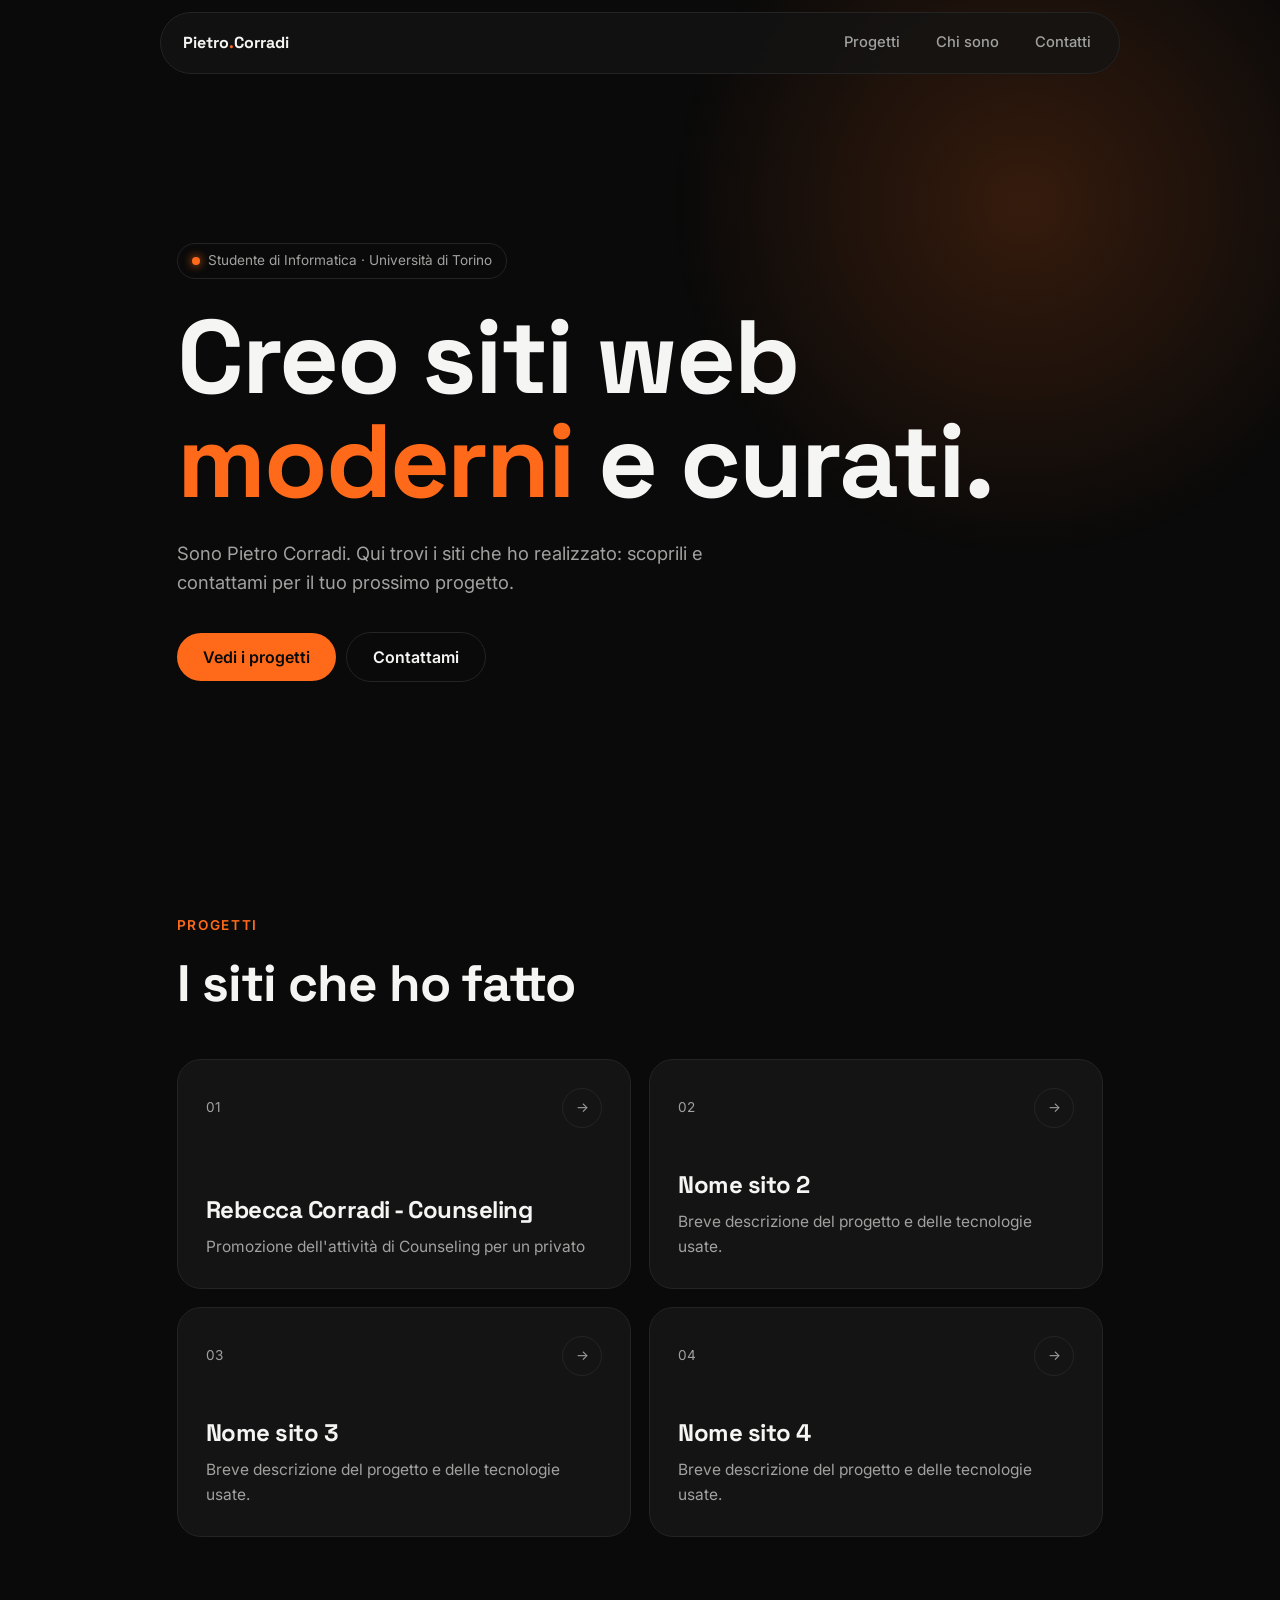
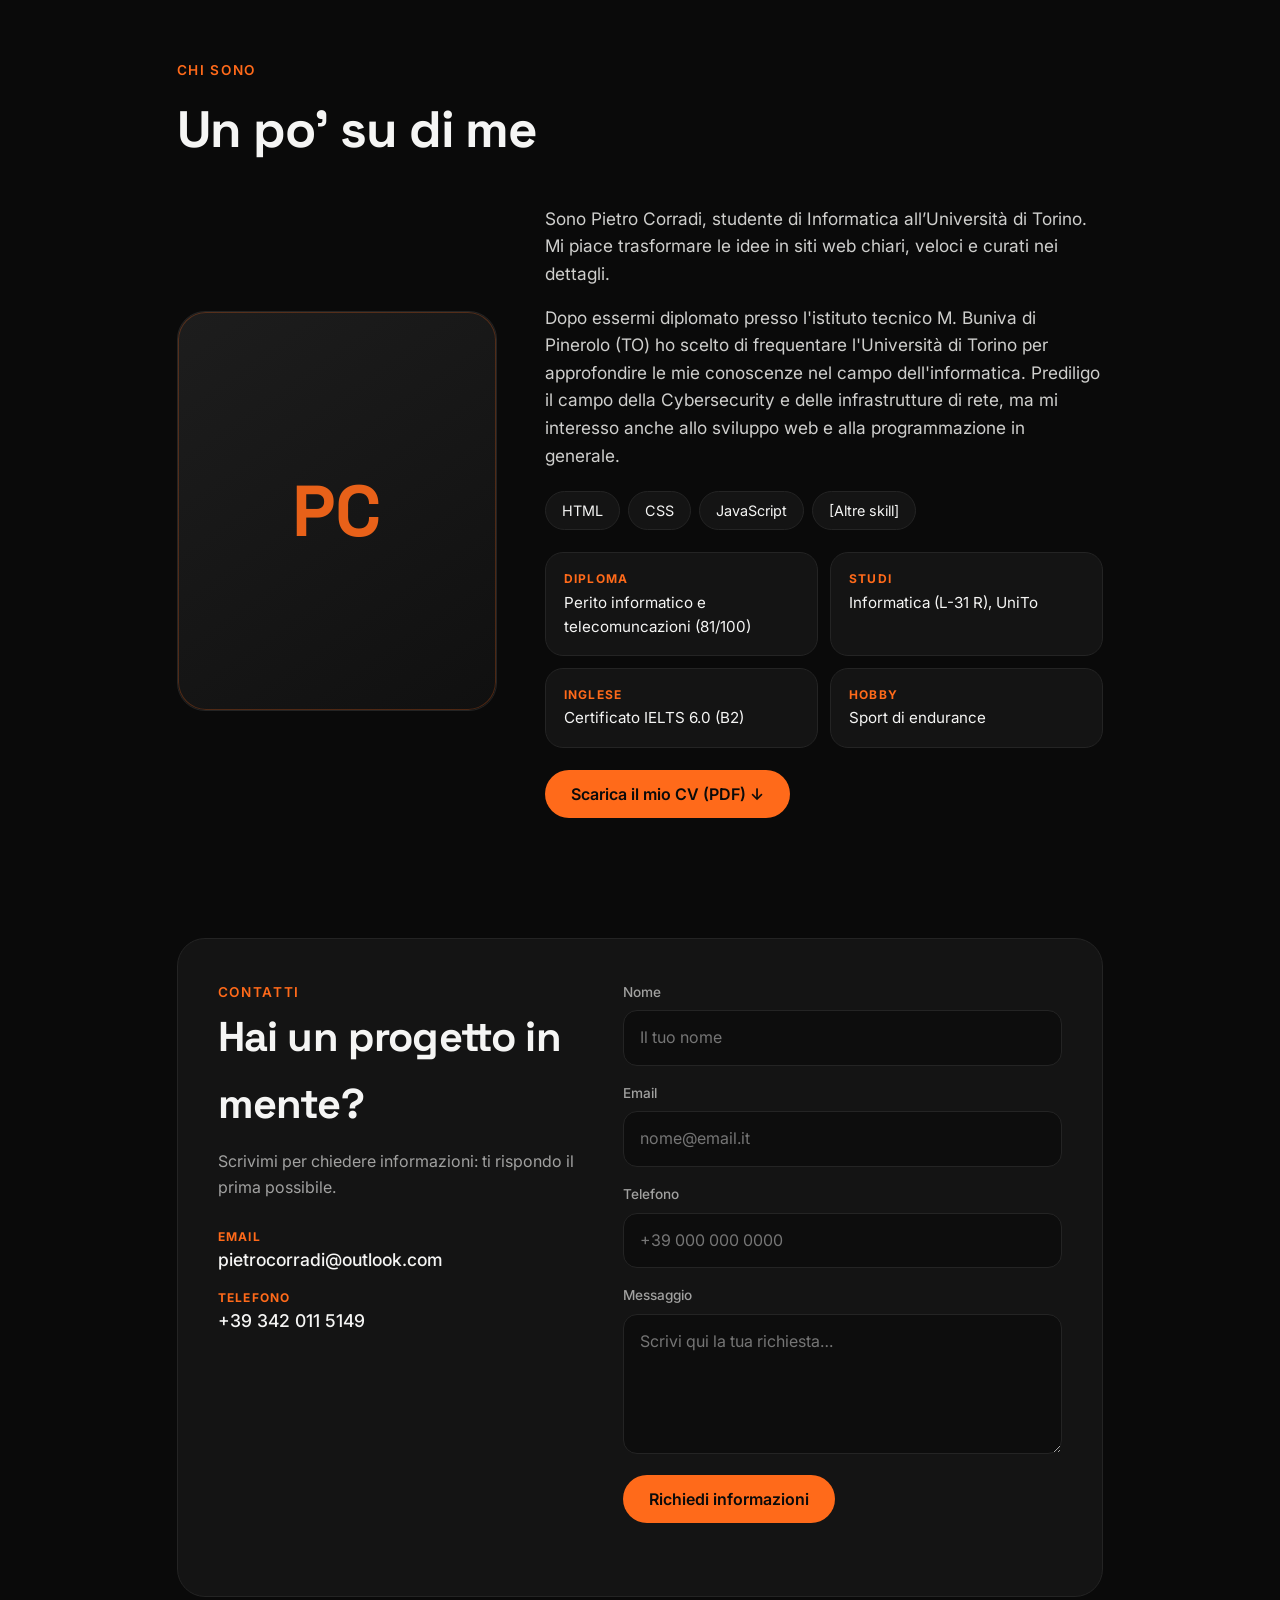
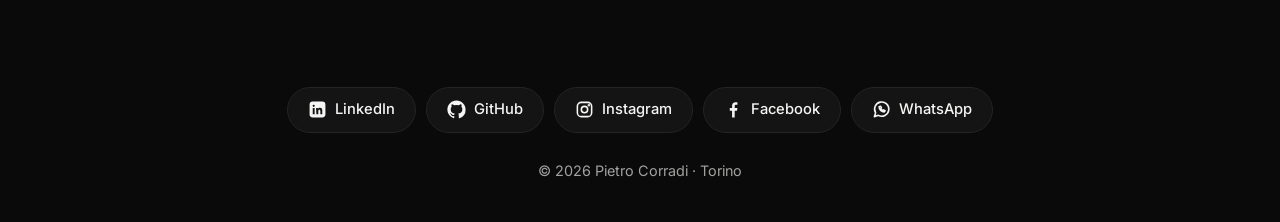
==== index.html @ 936905c0 "Add files via upload" ====
<!doctype html>
<html lang="it">

<head>
  <meta charset="utf-8" />
  <meta name="viewport" content="width=device-width, initial-scale=1, viewport-fit=cover" />
  <meta name="color-scheme" content="dark" />
  <title>Pietro Corradi — Portfolio</title>
  <link rel="preconnect" href="https://fonts.googleapis.com" />
  <link rel="preconnect" href="https://fonts.gstatic.com" crossorigin />
  <link
    href="https://fonts.googleapis.com/css2?family=Inter:wght@400;500;600;800&family=Space+Grotesk:wght@500;700&display=swap"
    rel="stylesheet" />
  <link rel="stylesheet" href="style.css" />
</head>

<body>
  <div class="glow"></div>
  <nav>
    <a class="logo" href="#home">Pietro<i>.</i>Corradi</a>
    <ul>
      <li><a class="l" href="#progetti">Progetti</a></li>
      <li><a class="l" href="#chi-sono">Chi sono</a></li>
      <li><a class="l" href="#contatti">Contatti</a></li>
    </ul>
  </nav>
  <main>
    <section id="home" class="hero">
      <div class="pill">Studente di Informatica · Università di Torino</div>
      <h1>Creo siti web <em>moderni</em> e curati.</h1>
      <p class="sub">
        Sono Pietro Corradi. Qui trovi i siti che ho realizzato: scoprili e
        contattami per il tuo prossimo progetto.
      </p>
      <div>
        <a class="btn" href="#progetti">Vedi i progetti</a><a class="btn o" href="#contatti">Contattami</a>
      </div>
    </section>

    <section id="progetti">
      <div class="head">
        <span>Progetti</span>
        <h2>I siti che ho fatto</h2>
      </div>
      <div class="grid">
        <a class="card" href="https://pietrocorradi.github.io/Sito-Web-Rebecca-Corradi/#home" target="_blank"
          rel="noopener">
          <div class="top"><span>01</span><span class="arrow">→</span></div>
          <div>
            <h3>Rebecca Corradi - Counseling</h3>
            <p>Promozione dell'attività di Counseling per un privato</p>
          </div>
        </a>
        <a class="card" href="#" target="_blank" rel="noopener">
          <div class="top"><span>02</span><span class="arrow">→</span></div>
          <div>
            <h3>Nome sito 2</h3>
            <p>Breve descrizione del progetto e delle tecnologie usate.</p>
          </div>
        </a>
        <a class="card" href="#" target="_blank" rel="noopener">
          <div class="top"><span>03</span><span class="arrow">→</span></div>
          <div>
            <h3>Nome sito 3</h3>
            <p>Breve descrizione del progetto e delle tecnologie usate.</p>
          </div>
        </a>
        <a class="card" href="#" target="_blank" rel="noopener">
          <div class="top"><span>04</span><span class="arrow">→</span></div>
          <div>
            <h3>Nome sito 4</h3>
            <p>Breve descrizione del progetto e delle tecnologie usate.</p>
          </div>
        </a>
      </div>
    </section>

    <section id="chi-sono">
      <div class="head">
        <span>Chi sono</span>
        <h2>Un po’ su di me</h2>
      </div>
      <div class="about">
        <div class="photo">
          <!-- FOTO: inserisci il percorso o i dati dell'immagine nell'attributo src -->
          <img id="foto" alt="Pietro Corradi" src="photo/Pietro.jpeg" onerror="this.style.display = 'none'"
            onload="this.nextElementSibling.style.display = 'none'" />
          <span class="ph">PC</span>
        </div>
        <div>
          <p>
            Sono Pietro Corradi, studente di Informatica all’Università di
            Torino. Mi piace trasformare le idee in siti web chiari, veloci e
            curati nei dettagli.
          </p>
          <p>
            Dopo essermi diplomato presso l'istituto tecnico M. Buniva di
            Pinerolo (TO) ho scelto di frequentare l'Università di Torino per
            approfondire le mie conoscenze nel campo dell'informatica.
            Prediligo il campo della Cybersecurity e delle infrastrutture di
            rete, ma mi interesso anche allo sviluppo web e alla
            programmazione in generale.
          </p>
          <div class="chips">
            <span>HTML</span><span>CSS</span><span>JavaScript</span><span>[Altre skill]</span>
          </div>
          <div class="facts">
            <div>
              <b>Diploma</b>Perito informatico e telecomuncazioni (81/100)
            </div>
            <div><b>Studi</b>Informatica (L-31 R), UniTo</div>
            <div><b>Inglese</b>Certificato IELTS 6.0 (B2)</div>
            <div><b>Hobby</b>Sport di endurance</div>
          </div>
          <!-- CV: sostituisci # con il link al tuo PDF -->
          <div class="cv">
            <a class="btn" href="file/CV_CorradiPietro_ITA.pdf" target="_blank" rel="noopener">Scarica il mio CV (PDF)
              ↓</a>
          </div>
        </div>
      </div>
    </section>

    <section id="contatti">
      <div class="contact">
        <div>
          <div class="head" style="margin: 0"><span>Contatti</span></div>
          <h2>Hai un progetto in mente?</h2>
          <p class="s">
            Scrivimi per chiedere informazioni: ti rispondo il prima
            possibile.
          </p>
          <ul class="cinfo">
            <li><b>Email</b><a href="mailto:pietrocorradi@outlook.com">pietrocorradi@outlook.com</a></li>
            <li><b>Telefono</b><a href="tel:+393420115149">+39 342 011 5149</a></li>
          </ul>
        </div>
        <form id="f">
          <div>
            <label for="nome">Nome</label><input id="nome" required placeholder="Il tuo nome" />
          </div>
          <div>
            <label for="mail">Email</label><input id="mail" type="email" required placeholder="nome@email.it" />
          </div>
          <div>
            <label for="telefono">Telefono</label><input id="telefono" type="tel" autocomplete="tel"
              pattern="^\+?[0-9\s\-()]{7,20}$" required placeholder="+39 000 000 0000" />
          </div>
          <div>
            <label for="msg">Messaggio</label><textarea id="msg" required
              placeholder="Scrivi qui la tua richiesta…"></textarea>
          </div>
          <div>
            <button class="btn" type="submit">Richiedi informazioni</button>
          </div>
          <p class="note" id="note"></p>
        </form>
      </div>
    </section>
  </main>
  <footer>
    <!-- SOCIAL: sostituisci ogni # con il link al tuo profilo; elimina quelli che non ti servono -->
    <div class="social">
      <a href="https://www.linkedin.com/in/pietro-corradi-b060191b6/" target="_blank" rel="noopener"><svg
          viewBox="0 0 24 24" fill="currentColor">
          <rect x="2" y="2" width="20" height="20" rx="4" />
          <path fill="#141414"
            d="M6 10h2.4v8H6zM7.2 6a1.4 1.4 0 1 1 0 2.800 1.400 1.400 0 0 1 0-2.800zM10.200 10h2.300v1.100c.4-.7 1.200-1.300 2.500-1.300 2.400 0 3 1.500 3 3.600V18h-2.400v-3.900c0-.9-.2-1.700-1.200-1.700s-1.400.8-1.400 1.800V18h-2.400z" />
        </svg>LinkedIn</a>
      <a href="https://github.com/pietrocorradi" target="_blank" rel="noopener"><svg viewBox="0 0 24 24"
          fill="currentColor">
          <path
            d="M12 .5C5.650.5.500 5.650.500 12c0 5.080 3.290 9.390 7.860 10.910.580.100.790-.250.790-.560v-2c-3.200.700-3.870-1.370-3.870-1.370-.520-1.330-1.280-1.680-1.280-1.680-1.040-.710.080-.700.080-.700 1.150.080 1.760 1.180 1.760 1.180 1.030 1.760 2.690 1.250 3.350.960.100-.740.400-1.250.730-1.540-2.550-.290-5.240-1.280-5.240-5.690 0-1.260.450-2.280 1.180-3.090-.120-.290-.510-1.460.110-3.050 0 0 .970-.310 3.170 1.180a11 11 0 0 1 5.770 0c2.200-1.490 3.170-1.180 3.170-1.180.620 1.590.230 2.760.110 3.050.740.810 1.180 1.830 1.180 3.090 0 4.420-2.700 5.400-5.270 5.680.410.360.780 1.060.780 2.140v3.170c0 .310.210.670.800.560A11.500 11.500 0 0 0 23.500 12C23.500 5.650 18.350.5 12 .5z" />
        </svg>GitHub</a>
      <a href="https://www.instagram.com/pietrocorradi/" target="_blank" rel="noopener"><svg viewBox="0 0 24 24"
          fill="none" stroke="currentColor" stroke-width="2" stroke-linecap="round" stroke-linejoin="round">
          <rect x="3" y="3" width="18" height="18" rx="5" />
          <circle cx="12" cy="12" r="4" />
          <circle cx="17.500" cy="6.500" r=".6" fill="currentColor" />
        </svg>Instagram</a>
      <!-- <a href="#" target="_blank" rel="noopener"
          ><svg
            viewBox="0 0 24 24"
            fill="none"
            stroke="currentColor"
            stroke-linecap="round"
          >
            <path stroke-width="2.400" d="M4.500 4l15 16" />
            <path
              stroke-width="1.800"
              d="M19.500 4l-6.300 6.800M10.800 13.200L4.500 20"
            /></svg
          >X</a
        > -->
      <a href="https://www.facebook.com/pietro.corradi.37" target="_blank" rel="noopener"><svg viewBox="0 0 24 24"
          fill="currentColor">
          <path
            d="M13.500 22v-8.500h2.900l.5-3.500h-3.400V7.800c0-1 .3-1.700 1.800-1.700H17V3c-.3 0-1.300-.1-2.500-.1-2.600 0-4.300 1.600-4.300 4.500V10H7.300v3.500h2.900V22z" />
        </svg>Facebook</a>
      <a href="https://wa.me/393420115149?text=Ciao%20Pietro%2C%20ho%20visto%20il%20tuo%20portfolio%20e%20vorrei%20avere%20qualche%20informazione."
        target="_blank" rel="noopener"><svg viewBox="0 0 24 24" fill="none" stroke="currentColor" stroke-width="2"
          stroke-linecap="round" stroke-linejoin="round">
          <path d="M3 21l1.600-4.800A9 9 0 1 1 8 19.400z" />
          <path d="M9 8.500c0 3.500 3 6.500 6.500 6.500l1-1.500-2-1-1 .8c-1-.4-2-1.400-2.400-2.400l.8-1-1-2z" />
        </svg>WhatsApp</a>
    </div>
    © 2026 Pietro Corradi · Torino
  </footer>
  <script>
document.getElementById("f").addEventListener("submit", async function (e) {
  e.preventDefault();
  var form = e.target;
  var note = document.getElementById("note");
  var btn = form.querySelector("button[type=submit]");
  var data = {
    nome: document.getElementById("nome").value,
    email: document.getElementById("mail").value,
    telefono: document.getElementById("telefono").value,
    messaggio: document.getElementById("msg").value
  };
  btn.disabled = true;
  note.textContent = "Invio in corso…";
  try {
    var r = await fetch("https://formspree.io/f/xrppwqbg", {
      method: "POST",
      headers: { "Content-Type": "application/json", "Accept": "application/json" },
      body: JSON.stringify(data)
    });
    if (r.ok) {
      note.textContent = "Messaggio inviato! Ti ricontatterò presto.";
      form.reset();
    } else {
      note.textContent = "Qualcosa è andato storto, riprova o scrivimi direttamente.";
    }
  } catch (err) {
    note.textContent = "Errore di connessione, riprova.";
  }
  btn.disabled = false;
});
</script>
</body>

</html>
---- style.css ----
:root{--bg:#0a0a0a;--card:#141414;--line:#242424;--accent:#ff6a1a;--text:#f5f5f4;--muted:#a1a1a0;color-scheme:dark;
box-sizing:border-box;padding-top:env(safe-area-inset-top,0px);padding-bottom:env(safe-area-inset-bottom,0px)}
html{scroll-behavior:smooth;scroll-padding-top:90px}
*{box-sizing:border-box;margin:0}
body{background:var(--bg);color:var(--text);font-family:'Inter',system-ui,sans-serif;line-height:1.6;overflow-x:hidden}
body::before{content:"";position:fixed;inset:0 0 auto;height:env(safe-area-inset-top,0px);background:var(--bg);z-index:60}
.glow{position:fixed;top:-20vh;right:-10vw;width:60vw;height:60vw;background:radial-gradient(circle,rgba(255,106,26,.18),transparent 65%);pointer-events:none;z-index:0}
h1,h2,h3{font-family:'Space Grotesk','Inter',sans-serif;letter-spacing:-.02em}
nav{position:sticky;top:calc(env(safe-area-inset-top,0px) + 12px);z-index:40;display:flex;justify-content:space-between;align-items:center;width:min(94%,960px);margin:12px auto 0;padding:10px 12px 10px 22px;background:rgba(20,20,20,.75);backdrop-filter:blur(14px);border:1px solid var(--line);border-radius:999px}
.logo{font-family:'Space Grotesk';font-weight:700;color:var(--text);text-decoration:none}
.logo i{color:var(--accent);font-style:normal}
nav ul{display:flex;gap:4px;list-style:none;padding:0}
nav a.l{display:block;padding:8px 16px;border-radius:999px;color:var(--muted);text-decoration:none;font-size:.92rem;font-weight:500;transition:.2s}
nav a.l:hover{color:var(--text);background:#1f1f1f}
main{position:relative;z-index:1}
section{max-width:1080px;margin:auto;padding:100px 6vw 20px}
.hero{min-height:82vh;display:flex;flex-direction:column;justify-content:center;padding-top:60px}
.pill{align-self:flex-start;display:inline-flex;align-items:center;gap:8px;padding:6px 14px;border:1px solid var(--line);border-radius:999px;color:var(--muted);font-size:.85rem;margin-bottom:26px}
.pill::before{content:"";width:8px;height:8px;border-radius:50%;background:var(--accent);box-shadow:0 0 10px var(--accent)}
h1{font-size:clamp(2.8rem,9vw,6.5rem);font-weight:700;line-height:1;max-width:900px}
h1 em{font-style:normal;color:var(--accent)}
.sub{max-width:560px;color:var(--muted);font-size:1.15rem;margin:26px 0 34px}
.btn{display:inline-flex;align-items:center;gap:8px;padding:14px 26px;border:0;border-radius:999px;background:var(--accent);color:#0a0a0a;font:600 1rem 'Inter',sans-serif;text-decoration:none;cursor:pointer;transition:transform .2s,box-shadow .2s}
.btn:hover{transform:translateY(-2px);box-shadow:0 10px 30px rgba(255,106,26,.35)}
.btn.o{background:transparent;color:var(--text);border:1px solid var(--line);margin-left:10px}
.btn.o:hover{box-shadow:none;border-color:var(--accent)}
.head{margin-bottom:34px}
.head span{color:var(--accent);font-size:.85rem;font-weight:600;letter-spacing:.12em;text-transform:uppercase}
.head h2{font-size:clamp(2rem,5vw,3.2rem);margin-top:6px}
.grid{display:grid;grid-template-columns:repeat(auto-fill,minmax(300px,1fr));gap:18px}
.card{display:flex;flex-direction:column;justify-content:space-between;min-height:230px;padding:28px;background:var(--card);border:1px solid var(--line);border-radius:24px;color:var(--text);text-decoration:none;transition:transform .3s,border-color .3s,background .3s}
.card:hover{transform:translateY(-6px);border-color:var(--accent);background:#181311}
.card .top{display:flex;justify-content:space-between;align-items:center;color:var(--muted);font-size:.85rem}
.arrow{width:40px;height:40px;border-radius:50%;border:1px solid var(--line);display:grid;place-items:center;transition:.3s}
.card:hover .arrow{background:var(--accent);color:#0a0a0a;border-color:var(--accent);transform:rotate(-45deg)}
.card h3{font-size:1.5rem;margin:30px 0 6px}
.card p{color:var(--muted);font-size:.97rem}
.about{display:grid;grid-template-columns:320px 1fr;gap:48px;align-items:center}
.photo{position:relative;aspect-ratio:4/5;border-radius:28px;overflow:hidden;background:linear-gradient(145deg,#1d1d1d,#101010);border:1px solid var(--line);display:grid;place-items:center}
.photo img{position:absolute;inset:0;width:100%;height:100%;object-fit:cover}
.photo .ph{font:700 4.5rem 'Space Grotesk';color:var(--accent);opacity:.9}
.photo::after{content:"";position:absolute;inset:0;border-radius:28px;box-shadow:inset 0 0 0 1px rgba(255,106,26,.25)}
.about p{color:#cfcfcd;margin-bottom:16px;font-size:1.08rem}
.chips{display:flex;flex-wrap:wrap;gap:8px;margin:22px 0}
.chips span{padding:7px 16px;border-radius:999px;background:var(--card);border:1px solid var(--line);font-size:.9rem}
.facts{display:grid;grid-template-columns:1fr 1fr;gap:12px}
.facts div{padding:16px 18px;background:var(--card);border:1px solid var(--line);border-radius:18px;font-size:.95rem}
.facts b{display:block;color:var(--accent);font-size:.75rem;letter-spacing:.1em;text-transform:uppercase;margin-bottom:2px}
.contact{padding:40px;background:var(--card);border:1px solid var(--line);border-radius:28px;display:grid;grid-template-columns:1fr 1.2fr;gap:40px}
.contact h2{font-size:clamp(1.8rem,4vw,2.6rem)}
.contact p.s{color:var(--muted);margin-top:12px}
form{display:grid;gap:14px}
label{font-size:.85rem;color:var(--muted);font-weight:500}
input,textarea{width:100%;margin-top:6px;padding:14px 16px;background:#0d0d0d;border:1px solid var(--line);border-radius:14px;color:var(--text);font:inherit;outline:none;transition:.2s}
input:focus,textarea:focus{border-color:var(--accent);box-shadow:0 0 0 4px rgba(255,106,26,.15)}
textarea{min-height:140px;resize:vertical}
.note{color:var(--muted);font-size:.9rem;min-height:1.3em}
footer{text-align:center;padding:70px 6vw 40px;color:var(--muted);font-size:.9rem;position:relative;z-index:1}
.social{display:flex;flex-wrap:wrap;justify-content:center;gap:10px;margin-bottom:26px}
.social a{display:inline-flex;align-items:center;gap:8px;padding:10px 20px;border:1px solid var(--line);border-radius:999px;background:var(--card);color:var(--text);text-decoration:none;font-weight:500;font-size:.92rem;transition:.25s}
.social svg{width:19px;height:19px;flex:none}
.social a:hover{border-color:var(--accent);color:var(--accent);transform:translateY(-2px)}
.cv{margin-top:22px}
.cinfo{list-style:none;padding:0;margin-top:26px;display:grid;gap:14px}
.cinfo b{display:block;color:var(--accent);font-size:.75rem;letter-spacing:.1em;text-transform:uppercase}
.cinfo a{color:var(--text);text-decoration:none;font-size:1.1rem;font-weight:500}
.cinfo a:hover{color:var(--accent)}
@media(max-width:820px){.about,.contact{grid-template-columns:1fr}.photo{max-width:320px}.contact{padding:26px}nav a.l{padding:8px 10px;font-size:.85rem}.btn.o{margin:10px 0 0}}
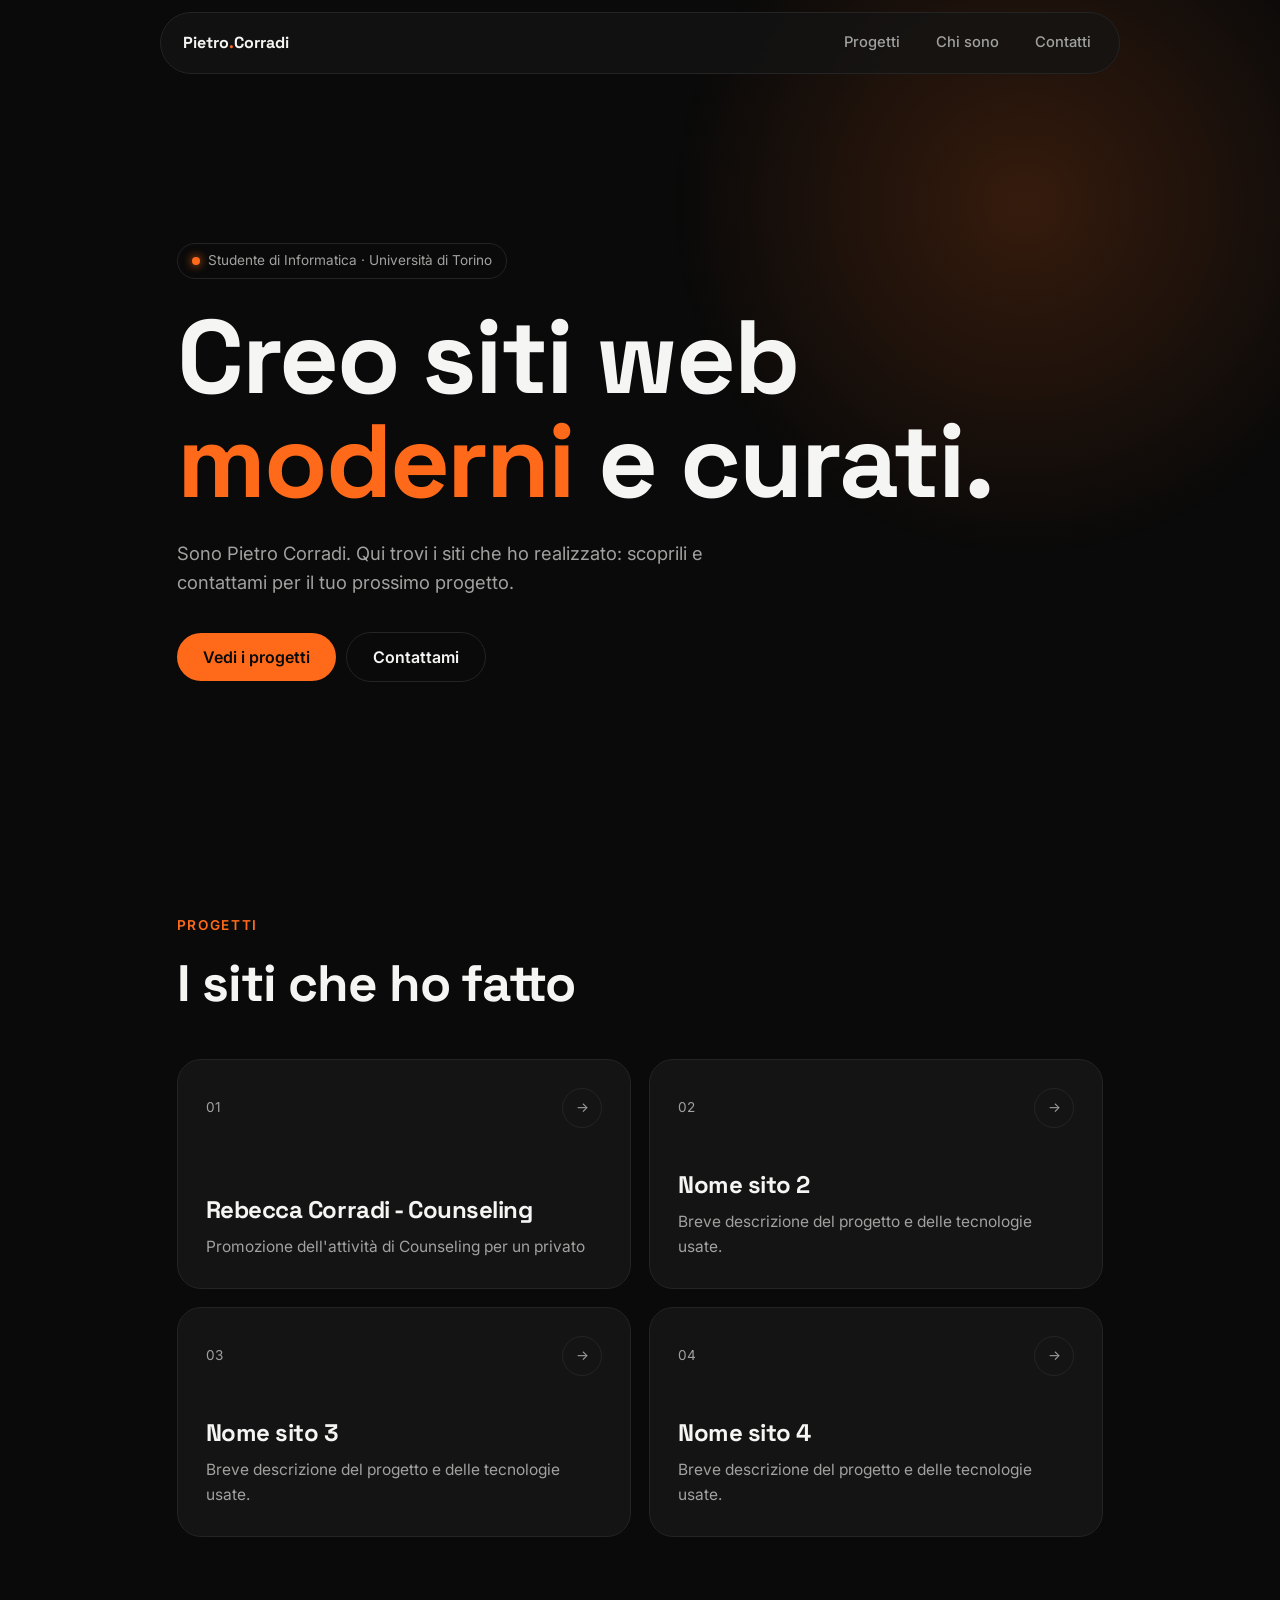
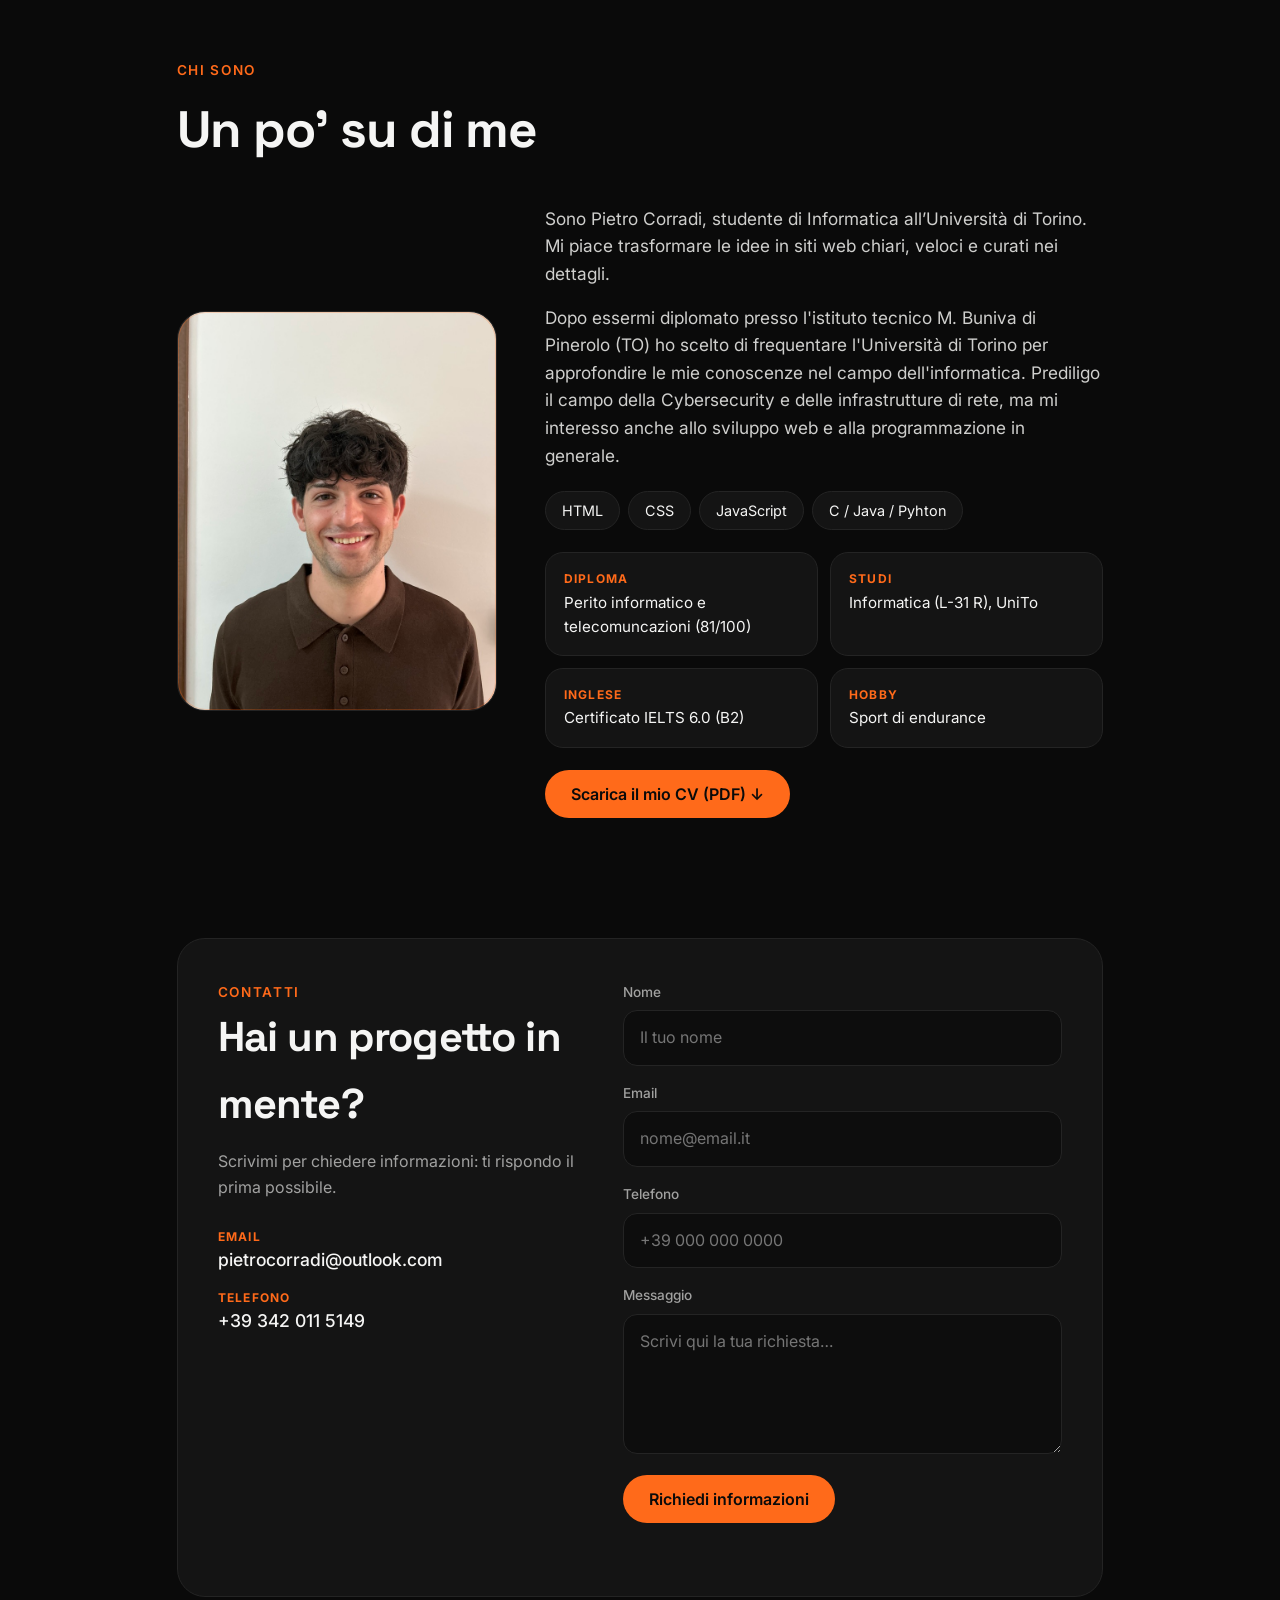
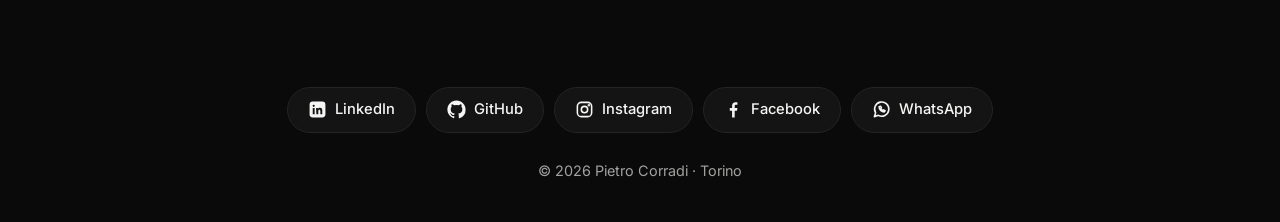
==== commit 01f8f47c: "Update skills listed in index.html" ====
--- a/index.html
+++ b/index.html
@@ -102,7 +102,7 @@
             programmazione in generale.
           </p>
           <div class="chips">
-            <span>HTML</span><span>CSS</span><span>JavaScript</span><span>[Altre skill]</span>
+            <span>HTML</span><span>CSS</span><span>JavaScript</span><span>C / Java / Pyhton</span>
           </div>
           <div class="facts">
             <div>
@@ -240,4 +240,4 @@
 </script>
 </body>
 
-</html>+</html>
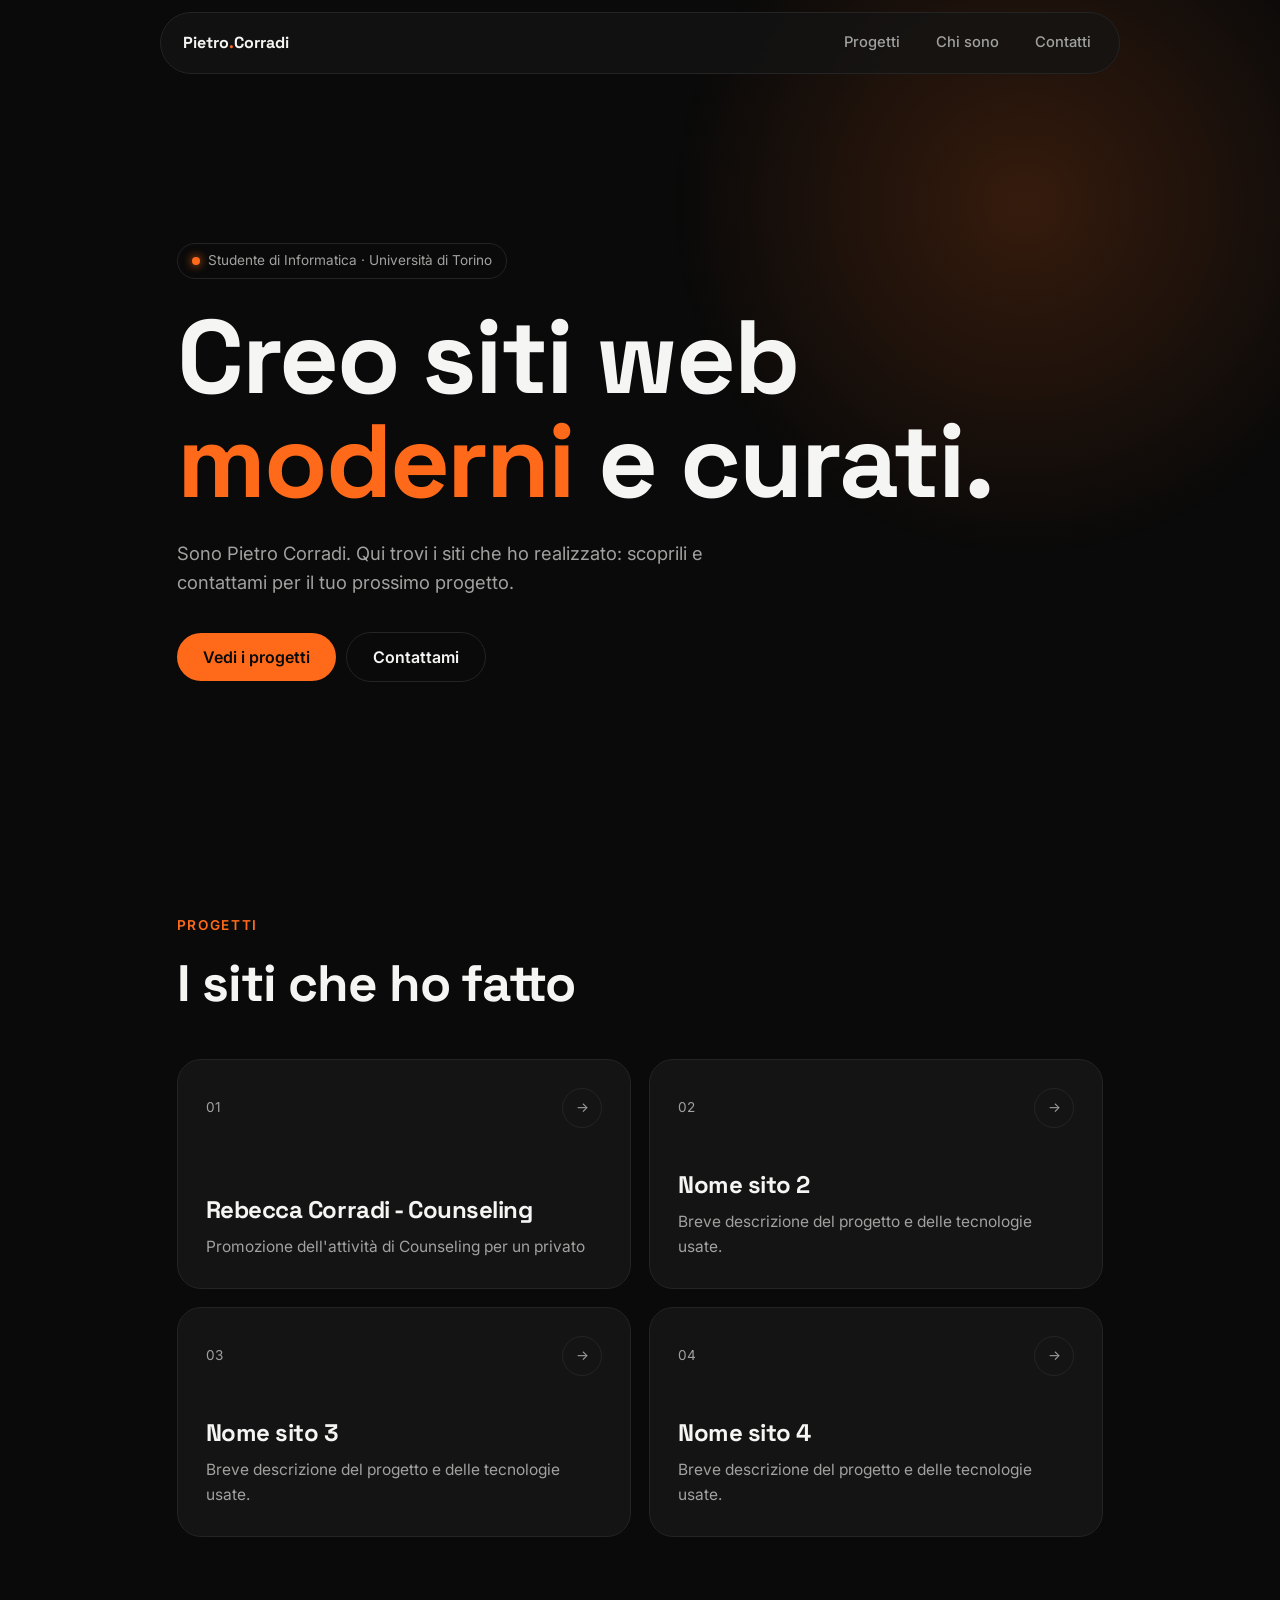
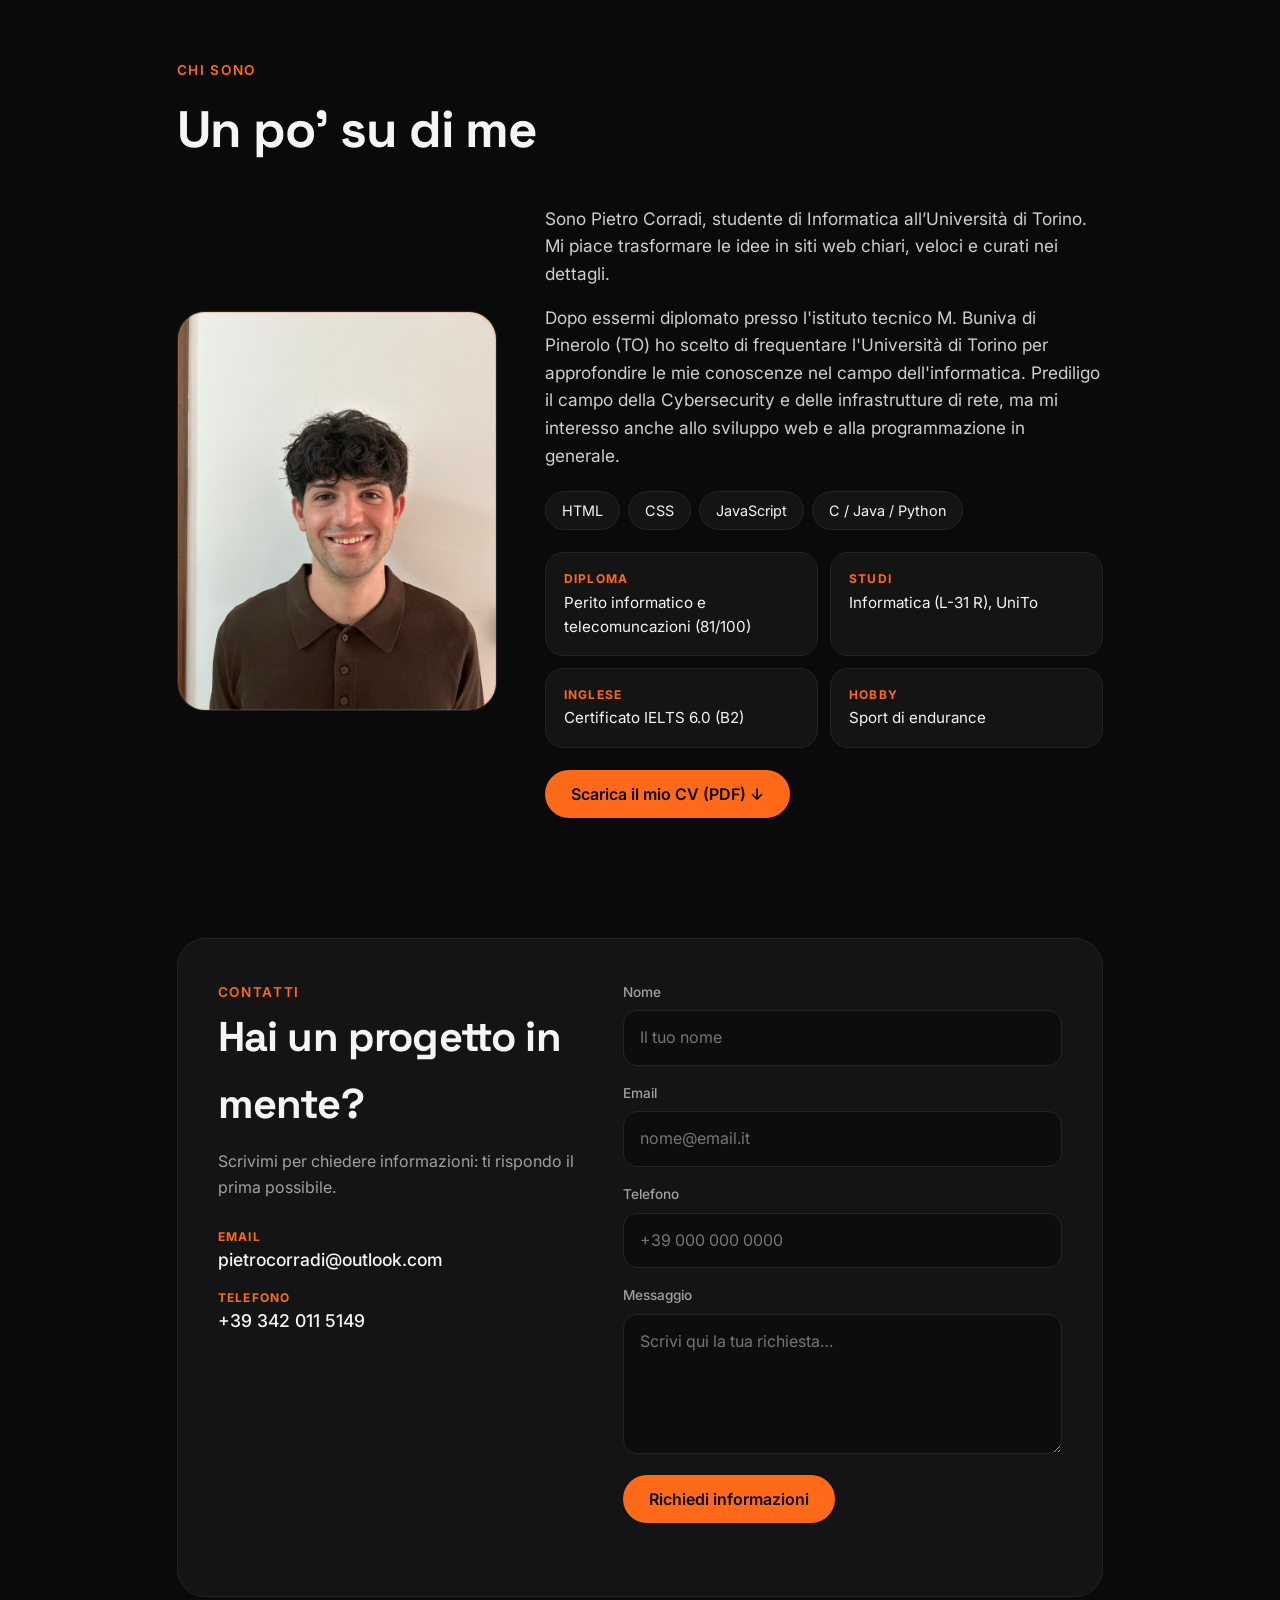
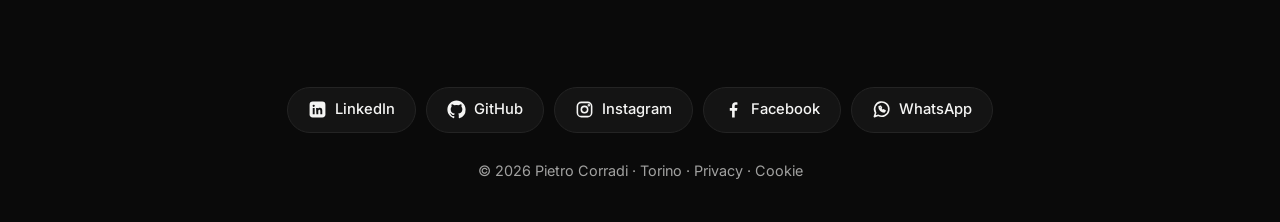
==== commit cb6854a3: "Correct typos and refactor form submission script Fixed typos in the skills section and improved the" ====
--- a/index.html
+++ b/index.html
@@ -102,7 +102,7 @@
             programmazione in generale.
           </p>
           <div class="chips">
-            <span>HTML</span><span>CSS</span><span>JavaScript</span><span>C / Java / Pyhton</span>
+            <span>HTML</span><span>CSS</span><span>JavaScript</span><span>C / Java / Python</span>
           </div>
           <div class="facts">
             <div>
@@ -131,8 +131,12 @@
             possibile.
           </p>
           <ul class="cinfo">
-            <li><b>Email</b><a href="mailto:pietrocorradi@outlook.com">pietrocorradi@outlook.com</a></li>
-            <li><b>Telefono</b><a href="tel:+393420115149">+39 342 011 5149</a></li>
+            <li>
+              <b>Email</b><a href="mailto:pietrocorradi@outlook.com">pietrocorradi@outlook.com</a>
+            </li>
+            <li>
+              <b>Telefono</b><a href="tel:+393420115149">+39 342 011 5149</a>
+            </li>
           </ul>
         </div>
         <form id="f">
@@ -204,40 +208,47 @@
           <path d="M9 8.500c0 3.500 3 6.500 6.500 6.500l1-1.500-2-1-1 .8c-1-.4-2-1.400-2.400-2.400l.8-1-1-2z" />
         </svg>WhatsApp</a>
     </div>
-    © 2026 Pietro Corradi · Torino
+    <span class="flinks">© 2026 Pietro Corradi · Torino · <a href="privacy.html">Privacy</a> ·
+      <a href="cookie.html">Cookie</a></span>
   </footer>
   <script>
-document.getElementById("f").addEventListener("submit", async function (e) {
-  e.preventDefault();
-  var form = e.target;
-  var note = document.getElementById("note");
-  var btn = form.querySelector("button[type=submit]");
-  var data = {
-    nome: document.getElementById("nome").value,
-    email: document.getElementById("mail").value,
-    telefono: document.getElementById("telefono").value,
-    messaggio: document.getElementById("msg").value
-  };
-  btn.disabled = true;
-  note.textContent = "Invio in corso…";
-  try {
-    var r = await fetch("https://formspree.io/f/xrppwqbg", {
-      method: "POST",
-      headers: { "Content-Type": "application/json", "Accept": "application/json" },
-      body: JSON.stringify(data)
-    });
-    if (r.ok) {
-      note.textContent = "Messaggio inviato! Ti ricontatterò presto.";
-      form.reset();
-    } else {
-      note.textContent = "Qualcosa è andato storto, riprova o scrivimi direttamente.";
-    }
-  } catch (err) {
-    note.textContent = "Errore di connessione, riprova.";
-  }
-  btn.disabled = false;
-});
-</script>
+    document
+      .getElementById("f")
+      .addEventListener("submit", async function (e) {
+        e.preventDefault();
+        var form = e.target;
+        var note = document.getElementById("note");
+        var btn = form.querySelector("button[type=submit]");
+        var data = {
+          nome: document.getElementById("nome").value,
+          email: document.getElementById("mail").value,
+          telefono: document.getElementById("telefono").value,
+          messaggio: document.getElementById("msg").value,
+        };
+        btn.disabled = true;
+        note.textContent = "Invio in corso…";
+        try {
+          var r = await fetch("https://formspree.io/f/xrppwqbg", {
+            method: "POST",
+            headers: {
+              "Content-Type": "application/json",
+              Accept: "application/json",
+            },
+            body: JSON.stringify(data),
+          });
+          if (r.ok) {
+            note.textContent = "Messaggio inviato! Ti ricontatterò presto.";
+            form.reset();
+          } else {
+            note.textContent =
+              "Qualcosa è andato storto, riprova o scrivimi direttamente.";
+          }
+        } catch (err) {
+          note.textContent = "Errore di connessione, riprova.";
+        }
+        btn.disabled = false;
+      });
+  </script>
 </body>
 
 </html>
--- a/style.css
+++ b/style.css
@@ -1,68 +1,536 @@
-:root{--bg:#0a0a0a;--card:#141414;--line:#242424;--accent:#ff6a1a;--text:#f5f5f4;--muted:#a1a1a0;color-scheme:dark;
-box-sizing:border-box;padding-top:env(safe-area-inset-top,0px);padding-bottom:env(safe-area-inset-bottom,0px)}
-html{scroll-behavior:smooth;scroll-padding-top:90px}
-*{box-sizing:border-box;margin:0}
-body{background:var(--bg);color:var(--text);font-family:'Inter',system-ui,sans-serif;line-height:1.6;overflow-x:hidden}
-body::before{content:"";position:fixed;inset:0 0 auto;height:env(safe-area-inset-top,0px);background:var(--bg);z-index:60}
-.glow{position:fixed;top:-20vh;right:-10vw;width:60vw;height:60vw;background:radial-gradient(circle,rgba(255,106,26,.18),transparent 65%);pointer-events:none;z-index:0}
-h1,h2,h3{font-family:'Space Grotesk','Inter',sans-serif;letter-spacing:-.02em}
-nav{position:sticky;top:calc(env(safe-area-inset-top,0px) + 12px);z-index:40;display:flex;justify-content:space-between;align-items:center;width:min(94%,960px);margin:12px auto 0;padding:10px 12px 10px 22px;background:rgba(20,20,20,.75);backdrop-filter:blur(14px);border:1px solid var(--line);border-radius:999px}
-.logo{font-family:'Space Grotesk';font-weight:700;color:var(--text);text-decoration:none}
-.logo i{color:var(--accent);font-style:normal}
-nav ul{display:flex;gap:4px;list-style:none;padding:0}
-nav a.l{display:block;padding:8px 16px;border-radius:999px;color:var(--muted);text-decoration:none;font-size:.92rem;font-weight:500;transition:.2s}
-nav a.l:hover{color:var(--text);background:#1f1f1f}
-main{position:relative;z-index:1}
-section{max-width:1080px;margin:auto;padding:100px 6vw 20px}
-.hero{min-height:82vh;display:flex;flex-direction:column;justify-content:center;padding-top:60px}
-.pill{align-self:flex-start;display:inline-flex;align-items:center;gap:8px;padding:6px 14px;border:1px solid var(--line);border-radius:999px;color:var(--muted);font-size:.85rem;margin-bottom:26px}
-.pill::before{content:"";width:8px;height:8px;border-radius:50%;background:var(--accent);box-shadow:0 0 10px var(--accent)}
-h1{font-size:clamp(2.8rem,9vw,6.5rem);font-weight:700;line-height:1;max-width:900px}
-h1 em{font-style:normal;color:var(--accent)}
-.sub{max-width:560px;color:var(--muted);font-size:1.15rem;margin:26px 0 34px}
-.btn{display:inline-flex;align-items:center;gap:8px;padding:14px 26px;border:0;border-radius:999px;background:var(--accent);color:#0a0a0a;font:600 1rem 'Inter',sans-serif;text-decoration:none;cursor:pointer;transition:transform .2s,box-shadow .2s}
-.btn:hover{transform:translateY(-2px);box-shadow:0 10px 30px rgba(255,106,26,.35)}
-.btn.o{background:transparent;color:var(--text);border:1px solid var(--line);margin-left:10px}
-.btn.o:hover{box-shadow:none;border-color:var(--accent)}
-.head{margin-bottom:34px}
-.head span{color:var(--accent);font-size:.85rem;font-weight:600;letter-spacing:.12em;text-transform:uppercase}
-.head h2{font-size:clamp(2rem,5vw,3.2rem);margin-top:6px}
-.grid{display:grid;grid-template-columns:repeat(auto-fill,minmax(300px,1fr));gap:18px}
-.card{display:flex;flex-direction:column;justify-content:space-between;min-height:230px;padding:28px;background:var(--card);border:1px solid var(--line);border-radius:24px;color:var(--text);text-decoration:none;transition:transform .3s,border-color .3s,background .3s}
-.card:hover{transform:translateY(-6px);border-color:var(--accent);background:#181311}
-.card .top{display:flex;justify-content:space-between;align-items:center;color:var(--muted);font-size:.85rem}
-.arrow{width:40px;height:40px;border-radius:50%;border:1px solid var(--line);display:grid;place-items:center;transition:.3s}
-.card:hover .arrow{background:var(--accent);color:#0a0a0a;border-color:var(--accent);transform:rotate(-45deg)}
-.card h3{font-size:1.5rem;margin:30px 0 6px}
-.card p{color:var(--muted);font-size:.97rem}
-.about{display:grid;grid-template-columns:320px 1fr;gap:48px;align-items:center}
-.photo{position:relative;aspect-ratio:4/5;border-radius:28px;overflow:hidden;background:linear-gradient(145deg,#1d1d1d,#101010);border:1px solid var(--line);display:grid;place-items:center}
-.photo img{position:absolute;inset:0;width:100%;height:100%;object-fit:cover}
-.photo .ph{font:700 4.5rem 'Space Grotesk';color:var(--accent);opacity:.9}
-.photo::after{content:"";position:absolute;inset:0;border-radius:28px;box-shadow:inset 0 0 0 1px rgba(255,106,26,.25)}
-.about p{color:#cfcfcd;margin-bottom:16px;font-size:1.08rem}
-.chips{display:flex;flex-wrap:wrap;gap:8px;margin:22px 0}
-.chips span{padding:7px 16px;border-radius:999px;background:var(--card);border:1px solid var(--line);font-size:.9rem}
-.facts{display:grid;grid-template-columns:1fr 1fr;gap:12px}
-.facts div{padding:16px 18px;background:var(--card);border:1px solid var(--line);border-radius:18px;font-size:.95rem}
-.facts b{display:block;color:var(--accent);font-size:.75rem;letter-spacing:.1em;text-transform:uppercase;margin-bottom:2px}
-.contact{padding:40px;background:var(--card);border:1px solid var(--line);border-radius:28px;display:grid;grid-template-columns:1fr 1.2fr;gap:40px}
-.contact h2{font-size:clamp(1.8rem,4vw,2.6rem)}
-.contact p.s{color:var(--muted);margin-top:12px}
-form{display:grid;gap:14px}
-label{font-size:.85rem;color:var(--muted);font-weight:500}
-input,textarea{width:100%;margin-top:6px;padding:14px 16px;background:#0d0d0d;border:1px solid var(--line);border-radius:14px;color:var(--text);font:inherit;outline:none;transition:.2s}
-input:focus,textarea:focus{border-color:var(--accent);box-shadow:0 0 0 4px rgba(255,106,26,.15)}
-textarea{min-height:140px;resize:vertical}
-.note{color:var(--muted);font-size:.9rem;min-height:1.3em}
-footer{text-align:center;padding:70px 6vw 40px;color:var(--muted);font-size:.9rem;position:relative;z-index:1}
-.social{display:flex;flex-wrap:wrap;justify-content:center;gap:10px;margin-bottom:26px}
-.social a{display:inline-flex;align-items:center;gap:8px;padding:10px 20px;border:1px solid var(--line);border-radius:999px;background:var(--card);color:var(--text);text-decoration:none;font-weight:500;font-size:.92rem;transition:.25s}
-.social svg{width:19px;height:19px;flex:none}
-.social a:hover{border-color:var(--accent);color:var(--accent);transform:translateY(-2px)}
-.cv{margin-top:22px}
-.cinfo{list-style:none;padding:0;margin-top:26px;display:grid;gap:14px}
-.cinfo b{display:block;color:var(--accent);font-size:.75rem;letter-spacing:.1em;text-transform:uppercase}
-.cinfo a{color:var(--text);text-decoration:none;font-size:1.1rem;font-weight:500}
-.cinfo a:hover{color:var(--accent)}
-@media(max-width:820px){.about,.contact{grid-template-columns:1fr}.photo{max-width:320px}.contact{padding:26px}nav a.l{padding:8px 10px;font-size:.85rem}.btn.o{margin:10px 0 0}}+:root {
+    --bg: #0a0a0a;
+    --card: #141414;
+    --line: #242424;
+    --accent: #ff6a1a;
+    --text: #f5f5f4;
+    --muted: #a1a1a0;
+    color-scheme: dark;
+    box-sizing: border-box;
+    padding-top: env(safe-area-inset-top, 0px);
+    padding-bottom: env(safe-area-inset-bottom, 0px)
+}
+
+html {
+    scroll-behavior: smooth;
+    scroll-padding-top: 90px
+}
+
+* {
+    box-sizing: border-box;
+    margin: 0
+}
+
+a{color:inherit;text-decoration:none}
+a:hover,
+.btn:hover,
+.card:hover,
+nav a.l:hover,
+.social a:hover,
+.cinfo a:hover,
+.flinks a:hover{text-decoration:underline}
+
+a:visited {
+    color: inherit
+}
+
+body {
+    background: var(--bg);
+    color: var(--text);
+    font-family: 'Inter', system-ui, sans-serif;
+    line-height: 1.6;
+    overflow-x: hidden
+}
+
+body::before {
+    content: "";
+    position: fixed;
+    inset: 0 0 auto;
+    height: env(safe-area-inset-top, 0px);
+    background: var(--bg);
+    z-index: 60
+}
+
+.glow {
+    position: fixed;
+    top: -20vh;
+    right: -10vw;
+    width: 60vw;
+    height: 60vw;
+    background: radial-gradient(circle, rgba(255, 106, 26, .18), transparent 65%);
+    pointer-events: none;
+    z-index: 0
+}
+
+h1,
+h2,
+h3 {
+    font-family: 'Space Grotesk', 'Inter', sans-serif;
+    letter-spacing: -.02em
+}
+
+nav {
+    position: sticky;
+    top: calc(env(safe-area-inset-top, 0px) + 12px);
+    z-index: 40;
+    display: flex;
+    justify-content: space-between;
+    align-items: center;
+    width: min(94%, 960px);
+    margin: 12px auto 0;
+    padding: 10px 12px 10px 22px;
+    background: rgba(20, 20, 20, .75);
+    backdrop-filter: blur(14px);
+    border: 1px solid var(--line);
+    border-radius: 999px
+}
+
+.logo {
+    font-family: 'Space Grotesk';
+    font-weight: 700;
+    color: var(--text);
+    text-decoration: none
+}
+
+.logo i {
+    color: var(--accent);
+    font-style: normal
+}
+
+nav ul {
+    display: flex;
+    gap: 4px;
+    list-style: none;
+    padding: 0
+}
+
+nav a.l {
+    display: block;
+    padding: 8px 16px;
+    border-radius: 999px;
+    color: var(--muted);
+    text-decoration: none;
+    font-size: .92rem;
+    font-weight: 500;
+    transition: .2s
+}
+
+nav a.l:hover {
+    color: var(--text);
+    background: #1f1f1f
+}
+
+main {
+    position: relative;
+    z-index: 1
+}
+
+section {
+    max-width: 1080px;
+    margin: auto;
+    padding: 100px 6vw 20px
+}
+
+.hero {
+    min-height: 82vh;
+    display: flex;
+    flex-direction: column;
+    justify-content: center;
+    padding-top: 60px
+}
+
+.pill {
+    align-self: flex-start;
+    display: inline-flex;
+    align-items: center;
+    gap: 8px;
+    padding: 6px 14px;
+    border: 1px solid var(--line);
+    border-radius: 999px;
+    color: var(--muted);
+    font-size: .85rem;
+    margin-bottom: 26px
+}
+
+.pill::before {
+    content: "";
+    width: 8px;
+    height: 8px;
+    border-radius: 50%;
+    background: var(--accent);
+    box-shadow: 0 0 10px var(--accent)
+}
+
+h1 {
+    font-size: clamp(2.8rem, 9vw, 6.5rem);
+    font-weight: 700;
+    line-height: 1;
+    max-width: 900px
+}
+
+h1 em {
+    font-style: normal;
+    color: var(--accent)
+}
+
+.sub {
+    max-width: 560px;
+    color: var(--muted);
+    font-size: 1.15rem;
+    margin: 26px 0 34px
+}
+
+.btn {
+    display: inline-flex;
+    align-items: center;
+    gap: 8px;
+    padding: 14px 26px;
+    border: 0;
+    border-radius: 999px;
+    background: var(--accent);
+    color: #0a0a0a;
+    font: 600 1rem 'Inter', sans-serif;
+    text-decoration: none;
+    cursor: pointer;
+    transition: transform .2s, box-shadow .2s
+}
+
+.btn:hover {
+    transform: translateY(-2px);
+    box-shadow: 0 10px 30px rgba(255, 106, 26, .35)
+}
+
+.btn.o {
+    background: transparent;
+    color: var(--text);
+    border: 1px solid var(--line);
+    margin-left: 10px
+}
+
+.btn.o:hover {
+    box-shadow: none;
+    border-color: var(--accent)
+}
+
+.head {
+    margin-bottom: 34px
+}
+
+.head span {
+    color: var(--accent);
+    font-size: .85rem;
+    font-weight: 600;
+    letter-spacing: .12em;
+    text-transform: uppercase
+}
+
+.head h2 {
+    font-size: clamp(2rem, 5vw, 3.2rem);
+    margin-top: 6px
+}
+
+.grid {
+    display: grid;
+    grid-template-columns: repeat(auto-fill, minmax(300px, 1fr));
+    gap: 18px
+}
+
+.card {
+    display: flex;
+    flex-direction: column;
+    justify-content: space-between;
+    min-height: 230px;
+    padding: 28px;
+    background: var(--card);
+    border: 1px solid var(--line);
+    border-radius: 24px;
+    color: var(--text);
+    text-decoration: none;
+    transition: transform .3s, border-color .3s, background .3s
+}
+
+.card:hover {
+    transform: translateY(-6px);
+    border-color: var(--accent);
+    background: #181311
+}
+
+.card .top {
+    display: flex;
+    justify-content: space-between;
+    align-items: center;
+    color: var(--muted);
+    font-size: .85rem
+}
+
+.arrow {
+    width: 40px;
+    height: 40px;
+    border-radius: 50%;
+    border: 1px solid var(--line);
+    display: grid;
+    place-items: center;
+    transition: .3s
+}
+
+.card:hover .arrow {
+    background: var(--accent);
+    color: #0a0a0a;
+    border-color: var(--accent);
+    transform: rotate(-45deg)
+}
+
+.card h3 {
+    font-size: 1.5rem;
+    margin: 30px 0 6px
+}
+
+.card p {
+    color: var(--muted);
+    font-size: .97rem
+}
+
+.about {
+    display: grid;
+    grid-template-columns: 320px 1fr;
+    gap: 48px;
+    align-items: center
+}
+
+.photo {
+    position: relative;
+    aspect-ratio: 4/5;
+    border-radius: 28px;
+    overflow: hidden;
+    background: linear-gradient(145deg, #1d1d1d, #101010);
+    border: 1px solid var(--line);
+    display: grid;
+    place-items: center
+}
+
+.photo img {
+    position: absolute;
+    inset: 0;
+    width: 100%;
+    height: 100%;
+    object-fit: cover
+}
+
+.photo .ph {
+    font: 700 4.5rem 'Space Grotesk';
+    color: var(--accent);
+    opacity: .9
+}
+
+.photo::after {
+    content: "";
+    position: absolute;
+    inset: 0;
+    border-radius: 28px;
+    box-shadow: inset 0 0 0 1px rgba(255, 106, 26, .25)
+}
+
+.about p {
+    color: #cfcfcd;
+    margin-bottom: 16px;
+    font-size: 1.08rem
+}
+
+.chips {
+    display: flex;
+    flex-wrap: wrap;
+    gap: 8px;
+    margin: 22px 0
+}
+
+.chips span {
+    padding: 7px 16px;
+    border-radius: 999px;
+    background: var(--card);
+    border: 1px solid var(--line);
+    font-size: .9rem
+}
+
+.facts {
+    display: grid;
+    grid-template-columns: 1fr 1fr;
+    gap: 12px
+}
+
+.facts div {
+    padding: 16px 18px;
+    background: var(--card);
+    border: 1px solid var(--line);
+    border-radius: 18px;
+    font-size: .95rem
+}
+
+.facts b {
+    display: block;
+    color: var(--accent);
+    font-size: .75rem;
+    letter-spacing: .1em;
+    text-transform: uppercase;
+    margin-bottom: 2px
+}
+
+.contact {
+    padding: 40px;
+    background: var(--card);
+    border: 1px solid var(--line);
+    border-radius: 28px;
+    display: grid;
+    grid-template-columns: 1fr 1.2fr;
+    gap: 40px
+}
+
+.contact h2 {
+    font-size: clamp(1.8rem, 4vw, 2.6rem)
+}
+
+.contact p.s {
+    color: var(--muted);
+    margin-top: 12px
+}
+
+form {
+    display: grid;
+    gap: 14px
+}
+
+label {
+    font-size: .85rem;
+    color: var(--muted);
+    font-weight: 500
+}
+
+input,
+textarea {
+    width: 100%;
+    margin-top: 6px;
+    padding: 14px 16px;
+    background: #0d0d0d;
+    border: 1px solid var(--line);
+    border-radius: 14px;
+    color: var(--text);
+    font: inherit;
+    outline: none;
+    transition: .2s
+}
+
+input:focus,
+textarea:focus {
+    border-color: var(--accent);
+    box-shadow: 0 0 0 4px rgba(255, 106, 26, .15)
+}
+
+textarea {
+    min-height: 140px;
+    resize: vertical
+}
+
+.note {
+    color: var(--muted);
+    font-size: .9rem;
+    min-height: 1.3em
+}
+
+footer {
+    text-align: center;
+    padding: 70px 6vw 40px;
+    color: var(--muted);
+    font-size: .9rem;
+    position: relative;
+    z-index: 1
+}
+
+.social {
+    display: flex;
+    flex-wrap: wrap;
+    justify-content: center;
+    gap: 10px;
+    margin-bottom: 26px
+}
+
+.social a {
+    display: inline-flex;
+    align-items: center;
+    gap: 8px;
+    padding: 10px 20px;
+    border: 1px solid var(--line);
+    border-radius: 999px;
+    background: var(--card);
+    color: var(--text);
+    text-decoration: none;
+    font-weight: 500;
+    font-size: .92rem;
+    transition: .25s
+}
+
+.social svg {
+    width: 19px;
+    height: 19px;
+    flex: none
+}
+
+.social a:hover {
+    border-color: var(--accent);
+    color: var(--accent);
+    transform: translateY(-2px)
+}
+
+.cv {
+    margin-top: 22px
+}
+
+.cinfo {
+    list-style: none;
+    padding: 0;
+    margin-top: 26px;
+    display: grid;
+    gap: 14px
+}
+
+.cinfo b {
+    display: block;
+    color: var(--accent);
+    font-size: .75rem;
+    letter-spacing: .1em;
+    text-transform: uppercase
+}
+
+.cinfo a {
+    color: var(--text);
+    text-decoration: none;
+    font-size: 1.1rem;
+    font-weight: 500
+}
+
+.cinfo a:hover {
+    color: var(--accent)
+}
+
+@media(max-width:820px) {
+
+    .about,
+    .contact {
+        grid-template-columns: 1fr
+    }
+
+    .photo {
+        max-width: 320px
+    }
+
+    .contact {
+        padding: 26px
+    }
+
+    nav a.l {
+        padding: 8px 10px;
+        font-size: .85rem
+    }
+
+    .btn.o {
+        margin: 10px 0 0
+    }
+}
